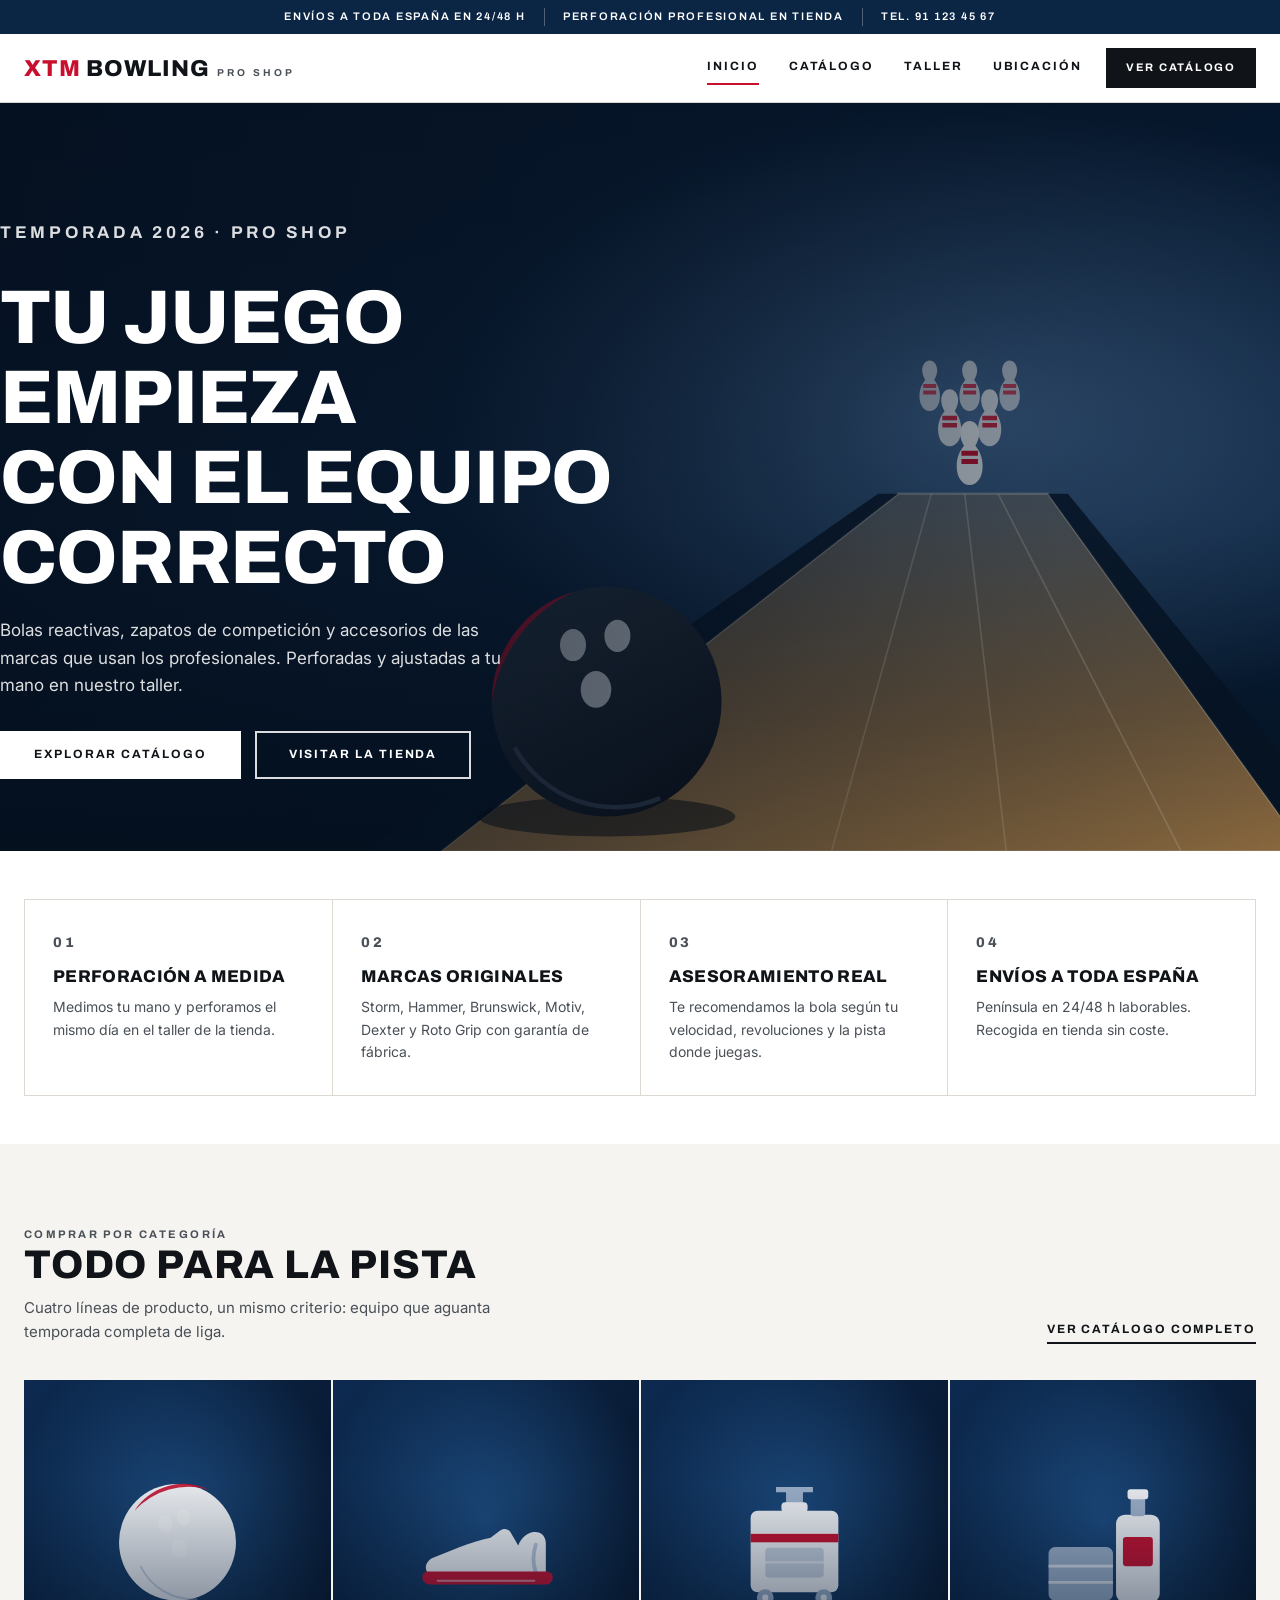
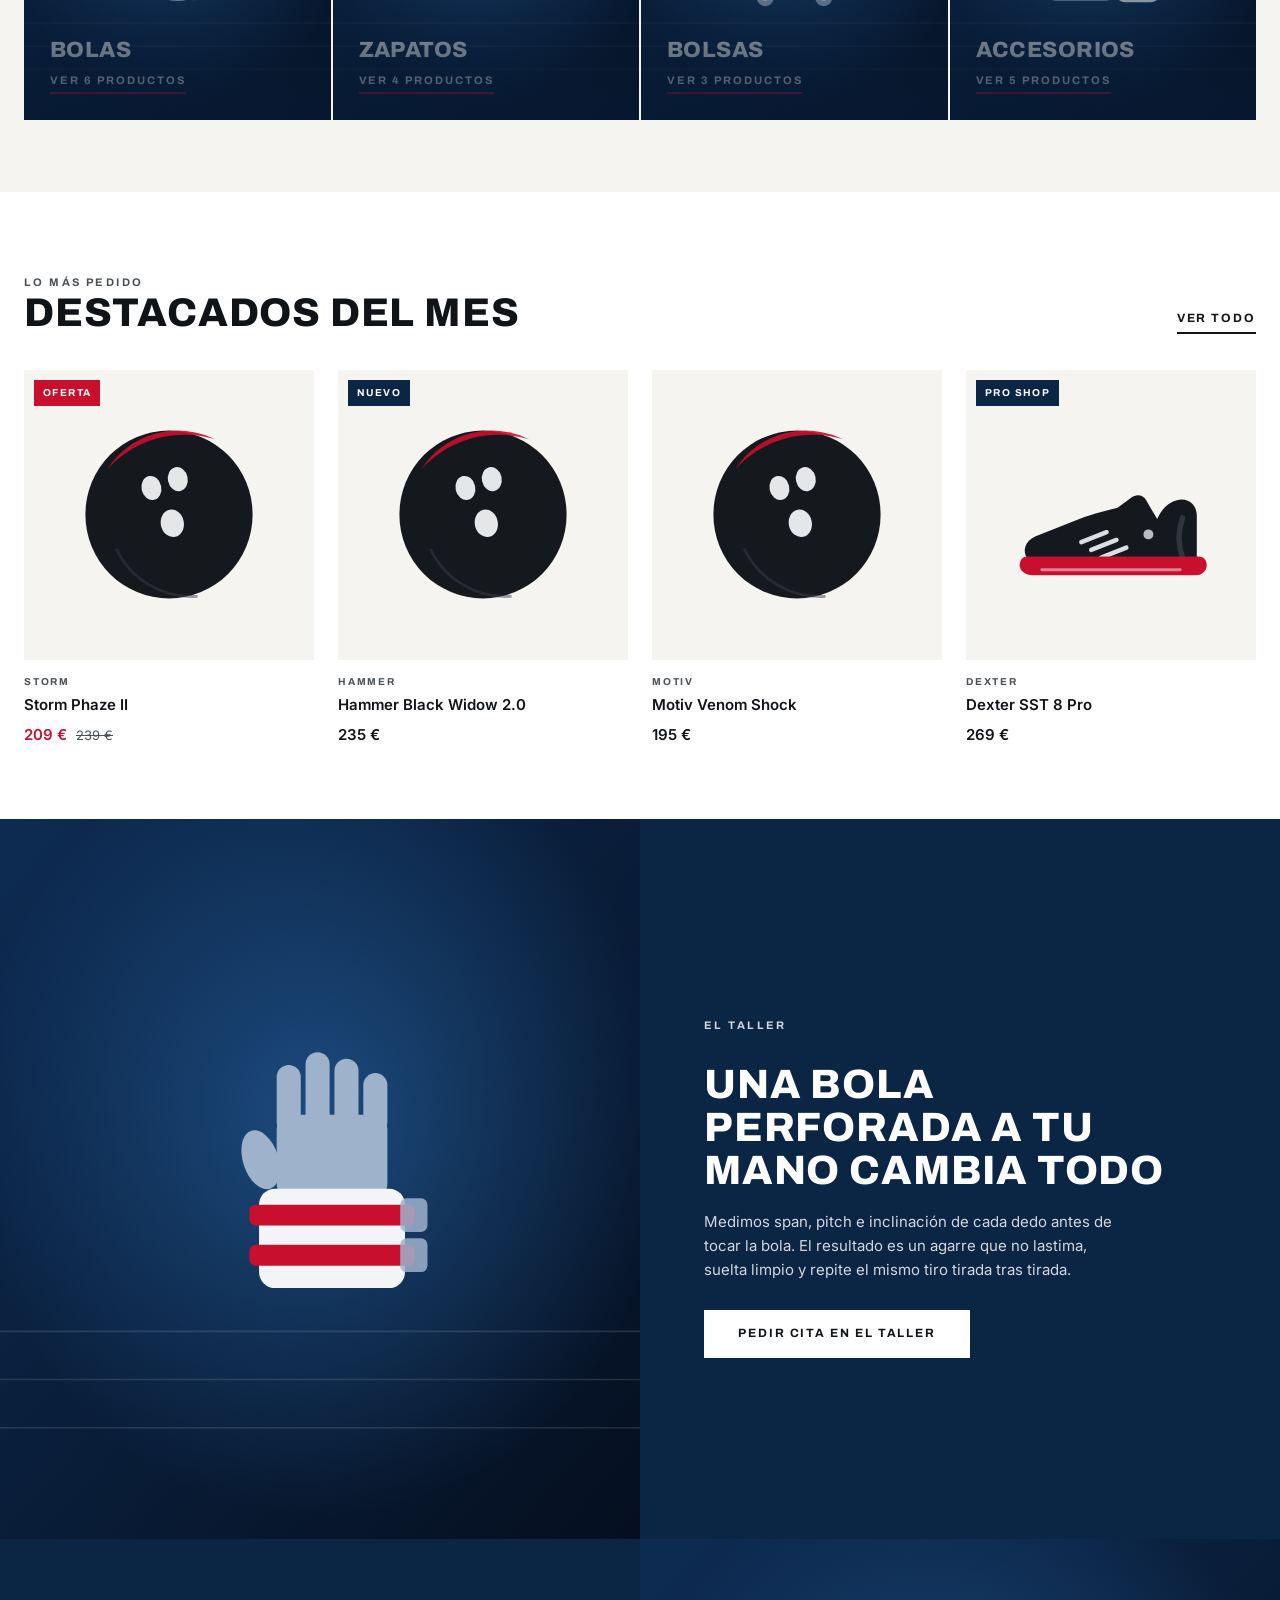
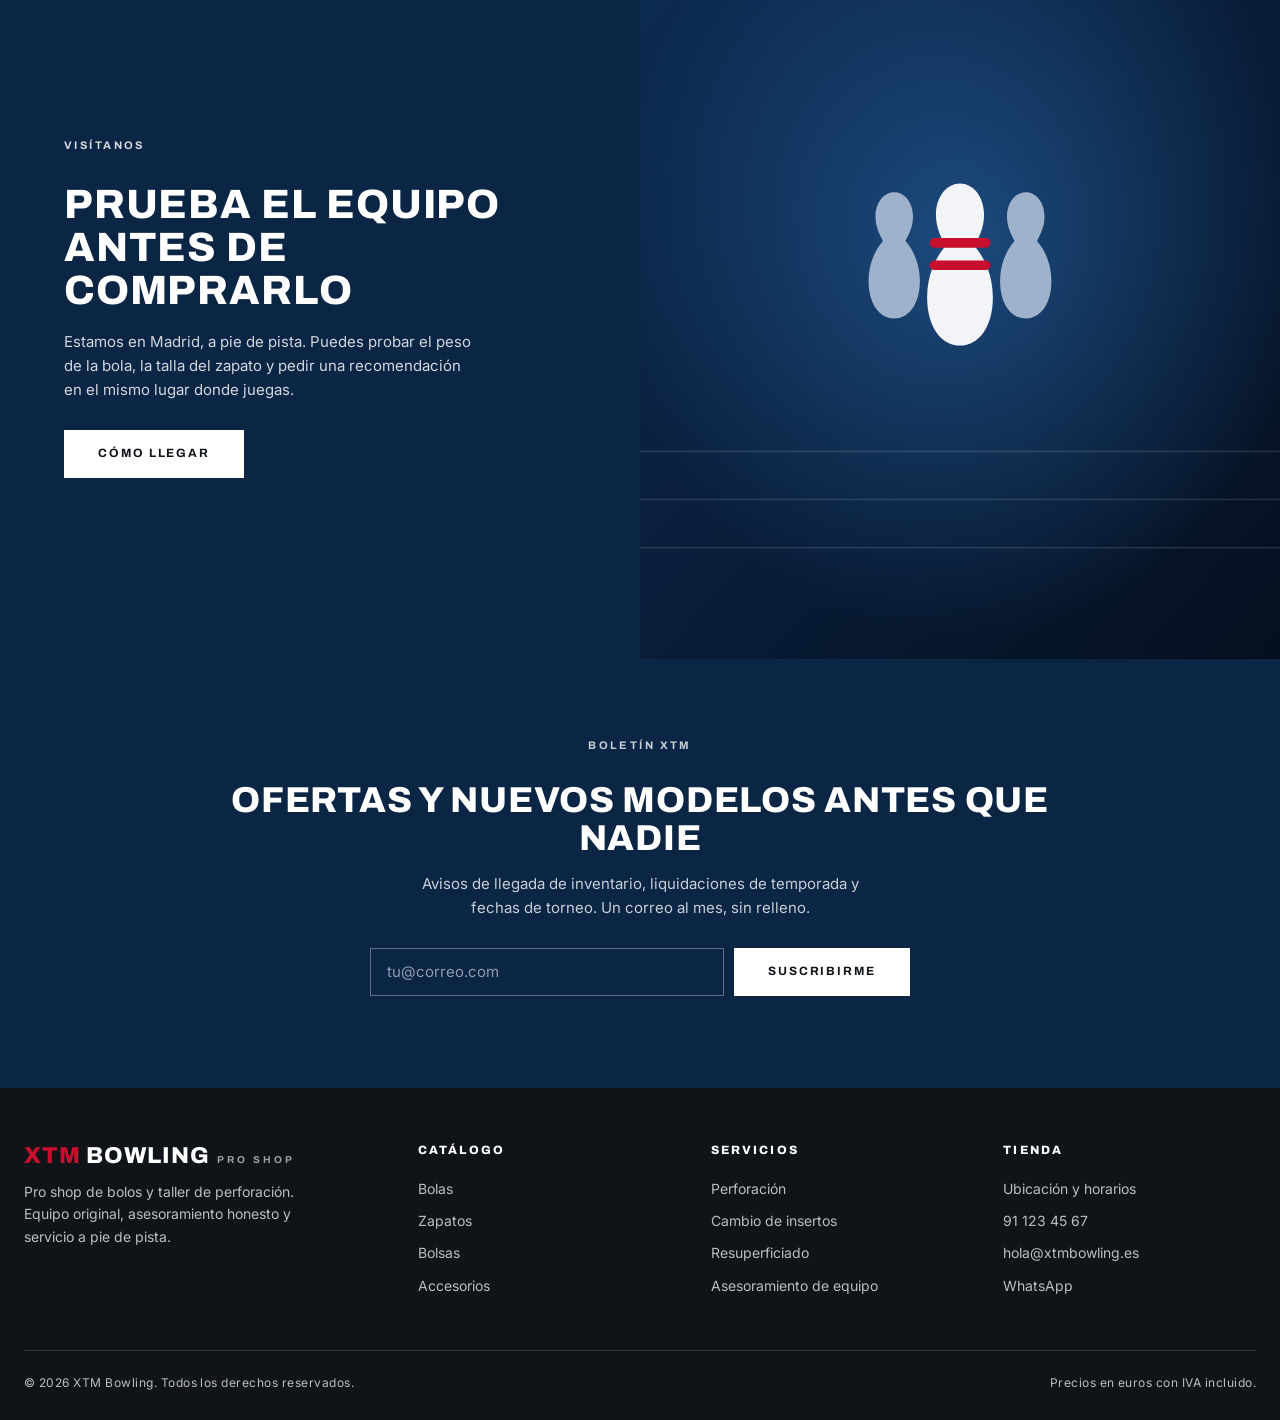
==== index.html @ 9b7916b9 "Sitio web de XTM Bowling: catálogo, taller y ubicación Sitio estático (HTML + CSS + JS, sin dependen" ====
<!doctype html>
<html lang="es-ES">
<head>
<meta charset="utf-8">
<meta name="viewport" content="width=device-width, initial-scale=1">
<title>XTM Bowling — Pro Shop de bolos</title>
<meta name="description" content="XTM Bowling: bolas, zapatos, bolsas y accesorios de bolos con perforación profesional en tienda. Catálogo completo y taller en Madrid.">
<meta name="theme-color" content="#0b2545">
<meta property="og:title" content="XTM Bowling — Pro Shop de bolos">
<meta property="og:description" content="Bolas, zapatos, bolsas y accesorios con perforación profesional en tienda. Madrid.">
<meta property="og:type" content="website">
<link rel="icon" href="assets/img/art-pins.svg" type="image/svg+xml">
<link rel="preconnect" href="https://fonts.googleapis.com">
<link rel="preconnect" href="https://fonts.gstatic.com" crossorigin>
<link href="https://fonts.googleapis.com/css2?family=Archivo:wght@500;600;700;800&family=Inter:wght@400;500;600&display=swap" rel="stylesheet">
<link rel="stylesheet" href="assets/css/styles.css">
</head>
<body>
<a class="skip-link" href="#main">Saltar al contenido</a>

<div class="topbar">
  <div class="wrap">
    <span>Envíos a toda España en 24/48 h</span>
    <span>Perforación profesional en tienda</span>
    <span>Tel. 91 123 45 67</span>
  </div>
</div>

<header class="site-header">
  <div class="wrap site-header__inner">
    <a class="logo" href="index.html">
      <span><span class="logo__mark">XTM</span> Bowling</span>
      <span class="logo__sub">Pro Shop</span>
    </a>
    <button class="nav-toggle" type="button" aria-expanded="false" aria-controls="nav" aria-label="Abrir menú">
      <span></span>
    </button>
    <nav class="nav" id="nav" aria-label="Navegación principal">
      <a href="index.html" aria-current="page">Inicio</a>
      <a href="catalogo.html">Catálogo</a>
      <a href="catalogo.html#servicios">Taller</a>
      <a href="ubicacion.html">Ubicación</a>
    </nav>
    <div class="header-actions">
      <a class="btn btn--sm" href="catalogo.html">Ver catálogo</a>
    </div>
  </div>
</header>

<main id="main">

  <!-- Hero -->
  <section class="hero">
    <div class="hero__media">
      <img src="assets/img/hero-lane.svg" alt="" aria-hidden="true">
      <div class="hero__scrim"></div>
    </div>
    <div class="wrap hero__inner">
      <div class="hero__content">
        <p class="eyebrow eyebrow--light">Temporada 2026 · Pro Shop</p>
        <h1>Tu juego empieza<br>con el equipo correcto</h1>
        <p>Bolas reactivas, zapatos de competición y accesorios de las marcas que usan los profesionales. Perforadas y ajustadas a tu mano en nuestro taller.</p>
        <div class="hero__actions">
          <a class="btn btn--light" href="catalogo.html">Explorar catálogo</a>
          <a class="btn btn--outline-light" href="ubicacion.html">Visitar la tienda</a>
        </div>
      </div>
    </div>
  </section>

  <!-- Promesas -->
  <section class="section section--tight">
    <div class="wrap">
      <div class="services">
        <article class="service">
          <p class="service__num">01</p>
          <h3>Perforación a medida</h3>
          <p>Medimos tu mano y perforamos el mismo día en el taller de la tienda.</p>
        </article>
        <article class="service">
          <p class="service__num">02</p>
          <h3>Marcas originales</h3>
          <p>Storm, Hammer, Brunswick, Motiv, Dexter y Roto Grip con garantía de fábrica.</p>
        </article>
        <article class="service">
          <p class="service__num">03</p>
          <h3>Asesoramiento real</h3>
          <p>Te recomendamos la bola según tu velocidad, revoluciones y la pista donde juegas.</p>
        </article>
        <article class="service">
          <p class="service__num">04</p>
          <h3>Envíos a toda España</h3>
          <p>Península en 24/48 h laborables. Recogida en tienda sin coste.</p>
        </article>
      </div>
    </div>
  </section>

  <!-- Categorías -->
  <section class="section section--bone">
    <div class="wrap">
      <div class="section-head">
        <div>
          <p class="eyebrow">Comprar por categoría</p>
          <h2>Todo para la pista</h2>
          <p>Cuatro líneas de producto, un mismo criterio: equipo que aguanta temporada completa de liga.</p>
        </div>
        <a class="text-link" href="catalogo.html">Ver catálogo completo</a>
      </div>
      <div class="cat-grid">
        <a class="cat-card" href="catalogo.html?categoria=Bolas">
          <img src="assets/img/cat-bolas.svg" alt="Bolas de bolos">
          <div class="cat-card__label">
            <h3>Bolas</h3>
            <span>Ver 6 productos</span>
          </div>
        </a>
        <a class="cat-card" href="catalogo.html?categoria=Zapatos">
          <img src="assets/img/cat-zapatos.svg" alt="Zapatos de bolos">
          <div class="cat-card__label">
            <h3>Zapatos</h3>
            <span>Ver 4 productos</span>
          </div>
        </a>
        <a class="cat-card" href="catalogo.html?categoria=Bolsas">
          <img src="assets/img/cat-bolsas.svg" alt="Bolsas y maletas de bolos">
          <div class="cat-card__label">
            <h3>Bolsas</h3>
            <span>Ver 3 productos</span>
          </div>
        </a>
        <a class="cat-card" href="catalogo.html?categoria=Accesorios">
          <img src="assets/img/cat-accesorios.svg" alt="Accesorios de bolos">
          <div class="cat-card__label">
            <h3>Accesorios</h3>
            <span>Ver 5 productos</span>
          </div>
        </a>
      </div>
    </div>
  </section>

  <!-- Destacados -->
  <section class="section">
    <div class="wrap">
      <div class="section-head">
        <div>
          <p class="eyebrow">Lo más pedido</p>
          <h2>Destacados del mes</h2>
        </div>
        <a class="text-link" href="catalogo.html">Ver todo</a>
      </div>
      <div class="product-grid" id="destacados" data-loading="Cargando productos…">
        <p class="empty-state">Cargando productos…</p>
      </div>
    </div>
  </section>

  <!-- Editorial: taller -->
  <section class="editorial">
    <div class="editorial__media">
      <img src="assets/img/editorial-taller.svg" alt="Taller de perforación de XTM Bowling">
    </div>
    <div class="editorial__body">
      <p class="eyebrow eyebrow--light">El taller</p>
      <h2>Una bola perforada a tu mano cambia todo</h2>
      <p>Medimos span, pitch e inclinación de cada dedo antes de tocar la bola. El resultado es un agarre que no lastima, suelta limpio y repite el mismo tiro tirada tras tirada.</p>
      <a class="btn btn--light" href="ubicacion.html">Pedir cita en el taller</a>
    </div>
  </section>

  <!-- Editorial: tienda -->
  <section class="editorial">
    <div class="editorial__body">
      <p class="eyebrow eyebrow--light">Visítanos</p>
      <h2>Prueba el equipo antes de comprarlo</h2>
      <p>Estamos en Madrid, a pie de pista. Puedes probar el peso de la bola, la talla del zapato y pedir una recomendación en el mismo lugar donde juegas.</p>
      <a class="btn btn--light" href="ubicacion.html">Cómo llegar</a>
    </div>
    <div class="editorial__media">
      <img src="assets/img/editorial-pista.svg" alt="Bolos de madera">
    </div>
  </section>

  <!-- Newsletter -->
  <section class="newsletter">
    <div class="wrap wrap--narrow">
      <p class="eyebrow eyebrow--light">Boletín XTM</p>
      <h2>Ofertas y nuevos modelos antes que nadie</h2>
      <p>Avisos de llegada de inventario, liquidaciones de temporada y fechas de torneo. Un correo al mes, sin relleno.</p>
      <form id="newsletter-form" novalidate>
        <label class="skip-link" for="newsletter-email">Correo electrónico</label>
        <input type="email" id="newsletter-email" name="email" placeholder="tu@correo.com" required autocomplete="email">
        <button class="btn btn--light" type="submit">Suscribirme</button>
      </form>
      <p class="newsletter__note" id="newsletter-note" role="status"></p>
    </div>
  </section>

</main>

<footer class="site-footer">
  <div class="wrap">
    <div class="footer-grid">
      <div class="footer-about">
        <a class="logo" href="index.html">
          <span><span class="logo__mark">XTM</span> Bowling</span>
          <span class="logo__sub">Pro Shop</span>
        </a>
        <p>Pro shop de bolos y taller de perforación. Equipo original, asesoramiento honesto y servicio a pie de pista.</p>
      </div>
      <div>
        <h3>Catálogo</h3>
        <ul>
          <li><a href="catalogo.html?categoria=Bolas">Bolas</a></li>
          <li><a href="catalogo.html?categoria=Zapatos">Zapatos</a></li>
          <li><a href="catalogo.html?categoria=Bolsas">Bolsas</a></li>
          <li><a href="catalogo.html?categoria=Accesorios">Accesorios</a></li>
        </ul>
      </div>
      <div>
        <h3>Servicios</h3>
        <ul>
          <li><a href="catalogo.html#servicios">Perforación</a></li>
          <li><a href="catalogo.html#servicios">Cambio de insertos</a></li>
          <li><a href="catalogo.html#servicios">Resuperficiado</a></li>
          <li><a href="catalogo.html#servicios">Asesoramiento de equipo</a></li>
        </ul>
      </div>
      <div>
        <h3>Tienda</h3>
        <ul>
          <li><a href="ubicacion.html">Ubicación y horarios</a></li>
          <li><a href="tel:+34911234567">91 123 45 67</a></li>
          <li><a href="mailto:hola@xtmbowling.es">hola@xtmbowling.es</a></li>
          <li><a href="https://wa.me/34600123456" rel="noopener">WhatsApp</a></li>
        </ul>
      </div>
    </div>
    <div class="footer-bottom">
      <span>© <span data-year>2026</span> XTM Bowling. Todos los derechos reservados.</span>
      <span>Precios en euros con IVA incluido.</span>
    </div>
  </div>
</footer>

<script src="assets/js/main.js"></script>
<script src="assets/js/home.js"></script>
</body>
</html>
---- assets/css/styles.css ----
/* ==========================================================================
   XTM Bowling — hoja de estilos principal
   Estructura:
     1. Tokens y reset
     2. Tipografía y utilidades
     3. Botones
     4. Barra superior, header y navegación
     5. Hero
     6. Secciones de inicio (categorías, destacados, editorial, servicios)
     7. Catálogo (filtros, grid de productos, modal)
     8. Ubicación (mapa, horarios, contacto)
     9. Newsletter y footer
    10. Responsive
   ========================================================================== */

/* 1. Tokens y reset ------------------------------------------------------- */

:root {
  --ink: #101418;
  --ink-soft: #4a5057;
  --navy: #0b2545;
  --navy-deep: #071a33;
  --red: #c8102e;
  --red-dark: #a00d25;
  --bone: #f5f4f1;
  --grey: #ebe9e4;
  --line: #ddd9d2;
  --white: #ffffff;

  --display: "Archivo", "Helvetica Neue", Helvetica, Arial, sans-serif;
  --body: "Inter", -apple-system, BlinkMacSystemFont, "Segoe UI", Roboto, Arial, sans-serif;

  --gutter: 24px;
  --maxw: 1360px;
  --header-h: 68px;
  --topbar-h: 34px;
}

*,
*::before,
*::after {
  box-sizing: border-box;
}

html {
  -webkit-text-size-adjust: 100%;
  scroll-behavior: smooth;
}

body {
  margin: 0;
  background: var(--white);
  color: var(--ink);
  font-family: var(--body);
  font-size: 15px;
  line-height: 1.6;
  -webkit-font-smoothing: antialiased;
}

img,
svg {
  max-width: 100%;
  display: block;
}

a {
  color: inherit;
  text-decoration: none;
}

button {
  font: inherit;
  color: inherit;
  cursor: pointer;
}

[hidden] {
  display: none !important;
}

.skip-link {
  position: absolute;
  left: -9999px;
  top: 0;
  background: var(--navy);
  color: #fff;
  padding: 12px 18px;
  z-index: 200;
}

.skip-link:focus {
  left: 8px;
  top: 8px;
}

:focus-visible {
  outline: 2px solid var(--red);
  outline-offset: 2px;
}

/* 2. Tipografía y utilidades ---------------------------------------------- */

.wrap {
  width: 100%;
  max-width: var(--maxw);
  margin: 0 auto;
  padding-inline: var(--gutter);
}

.wrap--narrow {
  max-width: 880px;
}

h1,
h2,
h3,
h4 {
  font-family: var(--display);
  font-weight: 800;
  text-transform: uppercase;
  letter-spacing: 0.02em;
  line-height: 1.05;
  margin: 0;
}

.eyebrow {
  font-family: var(--display);
  font-size: 11px;
  font-weight: 700;
  letter-spacing: 0.22em;
  text-transform: uppercase;
  color: var(--red);
  margin: 0 0 14px;
}

.eyebrow--light {
  color: rgba(255, 255, 255, 0.75);
}

.section {
  padding: 72px 0;
}

.section--bone {
  background: var(--bone);
}

.section--tight {
  padding: 48px 0;
}

.section-head {
  display: flex;
  align-items: flex-end;
  justify-content: space-between;
  gap: 24px;
  margin-bottom: 36px;
}

.section-head h2 {
  font-size: clamp(26px, 3.4vw, 40px);
}

.section-head p {
  margin: 10px 0 0;
  max-width: 54ch;
  color: var(--ink-soft);
}

.text-link {
  font-family: var(--display);
  font-size: 12px;
  font-weight: 700;
  letter-spacing: 0.16em;
  text-transform: uppercase;
  border-bottom: 2px solid var(--ink);
  padding-bottom: 3px;
  white-space: nowrap;
  transition: color 0.2s, border-color 0.2s;
}

.text-link:hover {
  color: var(--red);
  border-color: var(--red);
}

/* 3. Botones -------------------------------------------------------------- */

.btn {
  display: inline-flex;
  align-items: center;
  justify-content: center;
  gap: 10px;
  min-height: 48px;
  padding: 0 32px;
  border: 2px solid var(--ink);
  background: var(--ink);
  color: #fff;
  font-family: var(--display);
  font-size: 12px;
  font-weight: 700;
  letter-spacing: 0.16em;
  text-transform: uppercase;
  transition: background 0.2s, border-color 0.2s, color 0.2s;
}

.btn:hover {
  background: var(--red);
  border-color: var(--red);
}

.btn--ghost {
  background: transparent;
  color: var(--ink);
}

.btn--ghost:hover {
  background: var(--ink);
  border-color: var(--ink);
  color: #fff;
}

.btn--light {
  background: #fff;
  border-color: #fff;
  color: var(--ink);
}

.btn--light:hover {
  background: var(--red);
  border-color: var(--red);
  color: #fff;
}

.btn--outline-light {
  background: transparent;
  border-color: rgba(255, 255, 255, 0.85);
  color: #fff;
}

.btn--outline-light:hover {
  background: #fff;
  border-color: #fff;
  color: var(--ink);
}

.btn--block {
  width: 100%;
}

.btn--sm {
  min-height: 40px;
  padding: 0 20px;
  font-size: 11px;
}

/* 4. Barra superior, header y navegación ---------------------------------- */

.topbar {
  background: var(--navy);
  color: #fff;
  min-height: var(--topbar-h);
  display: flex;
  align-items: center;
  font-family: var(--display);
  font-size: 11px;
  font-weight: 600;
  letter-spacing: 0.16em;
  text-transform: uppercase;
}

.topbar .wrap {
  display: flex;
  align-items: center;
  justify-content: center;
  gap: 18px;
  text-align: center;
}

.topbar span + span {
  border-left: 1px solid rgba(255, 255, 255, 0.28);
  padding-left: 18px;
}

.site-header {
  position: sticky;
  top: 0;
  z-index: 80;
  background: #fff;
  border-bottom: 1px solid var(--line);
}

.site-header__inner {
  display: flex;
  align-items: center;
  gap: 24px;
  min-height: var(--header-h);
}

.logo {
  display: inline-flex;
  align-items: baseline;
  gap: 7px;
  font-family: var(--display);
  font-weight: 800;
  font-size: 23px;
  letter-spacing: 0.04em;
  text-transform: uppercase;
  line-height: 1;
}

.logo__mark {
  color: var(--red);
}

.logo__sub {
  font-size: 10px;
  font-weight: 700;
  letter-spacing: 0.3em;
  color: var(--ink-soft);
}

.nav {
  display: flex;
  align-items: center;
  gap: 30px;
  margin-left: auto;
}

.nav a {
  font-family: var(--display);
  font-size: 12px;
  font-weight: 700;
  letter-spacing: 0.16em;
  text-transform: uppercase;
  padding: 6px 0;
  border-bottom: 2px solid transparent;
  transition: color 0.2s, border-color 0.2s;
}

.nav a:hover {
  color: var(--red);
}

.nav a[aria-current="page"] {
  border-color: var(--red);
}

.header-actions {
  display: flex;
  align-items: center;
  gap: 10px;
}

.header-actions .btn--sm {
  padding: 0 18px;
}

.nav-toggle {
  display: none;
  width: 44px;
  height: 44px;
  margin-left: auto;
  border: 1px solid var(--line);
  background: #fff;
  align-items: center;
  justify-content: center;
}

.nav-toggle span {
  display: block;
  width: 20px;
  height: 2px;
  background: var(--ink);
  position: relative;
}

.nav-toggle span::before,
.nav-toggle span::after {
  content: "";
  position: absolute;
  left: 0;
  width: 20px;
  height: 2px;
  background: var(--ink);
}

.nav-toggle span::before {
  top: -6px;
}

.nav-toggle span::after {
  top: 6px;
}

/* 5. Hero ----------------------------------------------------------------- */

.hero {
  position: relative;
  background: var(--navy-deep);
  color: #fff;
  overflow: hidden;
  min-height: 560px;
  display: flex;
  align-items: flex-end;
}

.hero__media {
  position: absolute;
  inset: 0;
}

.hero__media img {
  width: 100%;
  height: 100%;
  object-fit: cover;
}

.hero__scrim {
  position: absolute;
  inset: 0;
  background: linear-gradient(
    100deg,
    rgba(5, 16, 31, 0.88) 0%,
    rgba(5, 16, 31, 0.55) 48%,
    rgba(5, 16, 31, 0.15) 100%
  );
}

.hero__inner {
  position: relative;
  padding: 96px 0 72px;
}

.hero__content {
  max-width: 620px;
}

.hero h1 {
  font-size: clamp(38px, 6.6vw, 76px);
  letter-spacing: -0.01em;
}

.hero p {
  margin: 20px 0 32px;
  font-size: 17px;
  max-width: 48ch;
  color: rgba(255, 255, 255, 0.86);
}

.hero__actions {
  display: flex;
  flex-wrap: wrap;
  gap: 14px;
}

.page-hero {
  background: var(--navy);
  color: #fff;
  padding: 64px 0 56px;
}

.page-hero h1 {
  font-size: clamp(32px, 5vw, 56px);
}

.page-hero p {
  margin: 16px 0 0;
  max-width: 58ch;
  color: rgba(255, 255, 255, 0.82);
}

/* 6. Secciones de inicio -------------------------------------------------- */

.cat-grid {
  display: grid;
  grid-template-columns: repeat(auto-fit, minmax(260px, 1fr));
  gap: 2px;
}

.cat-card {
  position: relative;
  display: flex;
  align-items: flex-end;
  min-height: 340px;
  padding: 26px;
  background: var(--grey);
  overflow: hidden;
}

.cat-card img {
  position: absolute;
  inset: 0;
  width: 100%;
  height: 100%;
  object-fit: cover;
  transition: transform 0.6s ease;
}

.cat-card::after {
  content: "";
  position: absolute;
  inset: 0;
  background: linear-gradient(to top, rgba(7, 26, 51, 0.82), rgba(7, 26, 51, 0.05) 70%);
}

.cat-card:hover img {
  transform: scale(1.05);
}

.cat-card__label {
  position: relative;
  color: #fff;
}

.cat-card__label h3 {
  font-size: 22px;
}

.cat-card__label span {
  display: inline-block;
  margin-top: 10px;
  font-family: var(--display);
  font-size: 11px;
  font-weight: 700;
  letter-spacing: 0.18em;
  text-transform: uppercase;
  border-bottom: 2px solid var(--red);
  padding-bottom: 2px;
}

.editorial {
  display: grid;
  grid-template-columns: 1fr 1fr;
  align-items: stretch;
  background: var(--navy);
  color: #fff;
}

.editorial__media {
  min-height: 420px;
  background: var(--navy-deep);
}

.editorial__media img {
  width: 100%;
  height: 100%;
  object-fit: cover;
}

.editorial__body {
  padding: clamp(32px, 5vw, 72px);
  display: flex;
  flex-direction: column;
  justify-content: center;
}

.editorial__body h2 {
  font-size: clamp(26px, 3.2vw, 42px);
}

.editorial__body p {
  color: rgba(255, 255, 255, 0.82);
  margin: 18px 0 28px;
  max-width: 46ch;
}

.editorial__body .btn {
  align-self: flex-start;
}

.services {
  display: grid;
  grid-template-columns: repeat(auto-fit, minmax(240px, 1fr));
  gap: 1px;
  background: var(--line);
  border: 1px solid var(--line);
}

.service {
  background: #fff;
  padding: 32px 28px;
}

.service__num {
  font-family: var(--display);
  font-size: 12px;
  font-weight: 800;
  letter-spacing: 0.2em;
  color: var(--red);
}

.service h3 {
  font-size: 17px;
  margin: 14px 0 10px;
}

.service p {
  margin: 0;
  color: var(--ink-soft);
  font-size: 14px;
}

/* 7. Catálogo ------------------------------------------------------------- */

.catalog {
  display: grid;
  grid-template-columns: 250px 1fr;
  gap: 48px;
  align-items: start;
  padding: 48px 0 80px;
}

.filters {
  position: sticky;
  top: calc(var(--header-h) + 16px);
}

.filters__head {
  display: flex;
  align-items: center;
  justify-content: space-between;
  padding-bottom: 14px;
  border-bottom: 2px solid var(--ink);
  margin-bottom: 8px;
}

.filters__head h2 {
  font-size: 14px;
  letter-spacing: 0.18em;
}

.filters__reset {
  border: 0;
  background: none;
  padding: 0;
  font-size: 12px;
  color: var(--ink-soft);
  text-decoration: underline;
}

.filter-group {
  border-bottom: 1px solid var(--line);
  padding: 20px 0;
}

.filter-group h3 {
  font-size: 12px;
  letter-spacing: 0.18em;
  margin-bottom: 14px;
}

.check {
  display: flex;
  align-items: center;
  gap: 10px;
  padding: 5px 0;
  font-size: 14px;
  cursor: pointer;
}

.check input {
  width: 16px;
  height: 16px;
  accent-color: var(--red);
  margin: 0;
  flex: 0 0 auto;
}

.check__count {
  margin-left: auto;
  color: var(--ink-soft);
  font-size: 12px;
}

.range-row {
  display: flex;
  align-items: center;
  gap: 10px;
  font-size: 13px;
}

.range-row input {
  flex: 1;
}

.field {
  width: 100%;
  min-height: 44px;
  padding: 0 12px;
  border: 1px solid var(--line);
  background: #fff;
  font-family: var(--body);
  font-size: 14px;
  border-radius: 0;
}

.field:focus {
  border-color: var(--ink);
  outline: none;
}

.catalog__toolbar {
  display: flex;
  flex-wrap: wrap;
  align-items: center;
  gap: 14px;
  padding-bottom: 20px;
  border-bottom: 1px solid var(--line);
  margin-bottom: 28px;
}

.catalog__count {
  font-family: var(--display);
  font-size: 12px;
  font-weight: 700;
  letter-spacing: 0.16em;
  text-transform: uppercase;
}

.catalog__search {
  flex: 1 1 240px;
  max-width: 340px;
}

.catalog__sort {
  margin-left: auto;
  display: flex;
  align-items: center;
  gap: 10px;
  font-size: 13px;
}

.catalog__sort select {
  min-width: 190px;
}

.filters-toggle {
  display: none;
}

.product-grid {
  display: grid;
  grid-template-columns: repeat(auto-fill, minmax(230px, 1fr));
  gap: 32px 24px;
}

.card {
  display: flex;
  flex-direction: column;
  text-align: left;
  background: none;
  border: 0;
  padding: 0;
  width: 100%;
}

.card__media {
  position: relative;
  aspect-ratio: 1 / 1;
  background: var(--bone);
  overflow: hidden;
  margin-bottom: 14px;
}

.card__media img {
  width: 100%;
  height: 100%;
  object-fit: contain;
  padding: 12%;
  transition: transform 0.5s ease;
}

.card:hover .card__media img {
  transform: scale(1.06);
}

.card__badge {
  position: absolute;
  top: 10px;
  left: 10px;
  background: var(--red);
  color: #fff;
  font-family: var(--display);
  font-size: 10px;
  font-weight: 700;
  letter-spacing: 0.14em;
  text-transform: uppercase;
  padding: 5px 9px;
}

.card__badge--dark {
  background: var(--navy);
}

.card__quick {
  position: absolute;
  inset: auto 0 0 0;
  background: var(--ink);
  color: #fff;
  font-family: var(--display);
  font-size: 11px;
  font-weight: 700;
  letter-spacing: 0.16em;
  text-transform: uppercase;
  padding: 12px;
  text-align: center;
  transform: translateY(100%);
  transition: transform 0.25s ease;
}

.card:hover .card__quick,
.card:focus-visible .card__quick {
  transform: translateY(0);
}

.card__brand {
  font-family: var(--display);
  font-size: 10px;
  font-weight: 700;
  letter-spacing: 0.18em;
  text-transform: uppercase;
  color: var(--ink-soft);
}

.card__name {
  font-size: 15px;
  font-weight: 600;
  margin: 5px 0 8px;
  line-height: 1.35;
}

.card__price {
  display: flex;
  align-items: baseline;
  gap: 9px;
  font-size: 15px;
  font-weight: 600;
}

.card__price del {
  color: var(--ink-soft);
  font-weight: 400;
  font-size: 13px;
}

.card__price .is-sale {
  color: var(--red);
}

.empty-state {
  padding: 64px 0;
  text-align: center;
  color: var(--ink-soft);
}

.empty-state h3 {
  font-size: 20px;
  color: var(--ink);
  margin-bottom: 10px;
}

/* Modal de producto */
.modal {
  position: fixed;
  inset: 0;
  z-index: 120;
  display: flex;
  align-items: center;
  justify-content: center;
  padding: var(--gutter);
}

.modal__backdrop {
  position: absolute;
  inset: 0;
  background: rgba(7, 26, 51, 0.6);
  border: 0;
  width: 100%;
}

.modal__panel {
  position: relative;
  background: #fff;
  width: min(900px, 100%);
  max-height: min(88vh, 720px);
  overflow-y: auto;
  display: grid;
  grid-template-columns: 1fr 1fr;
}

.modal__close {
  position: absolute;
  top: 10px;
  right: 10px;
  width: 40px;
  height: 40px;
  border: 0;
  background: #fff;
  font-size: 20px;
  line-height: 1;
  z-index: 2;
}

.modal__media {
  background: var(--bone);
  display: flex;
  align-items: center;
  justify-content: center;
  padding: 32px;
}

.modal__body {
  padding: 36px 32px;
}

.modal__body h2 {
  font-size: 26px;
  margin: 6px 0 12px;
}

.modal__price {
  display: flex;
  align-items: baseline;
  gap: 10px;
  font-size: 22px;
  font-weight: 600;
  margin-bottom: 18px;
}

.modal__price del {
  font-size: 15px;
  font-weight: 400;
  color: var(--ink-soft);
}

.modal__desc {
  color: var(--ink-soft);
  margin: 0 0 22px;
}

.spec-table {
  width: 100%;
  border-collapse: collapse;
  margin-bottom: 26px;
  font-size: 14px;
}

.spec-table th,
.spec-table td {
  text-align: left;
  padding: 9px 0;
  border-bottom: 1px solid var(--line);
  vertical-align: top;
}

.spec-table th {
  font-family: var(--display);
  font-size: 11px;
  font-weight: 700;
  letter-spacing: 0.14em;
  text-transform: uppercase;
  color: var(--ink-soft);
  width: 44%;
}

.stock {
  font-size: 13px;
  font-weight: 600;
  margin-bottom: 18px;
}

.stock--in {
  color: #1c7a3e;
}

.stock--low {
  color: #b86a00;
}

.stock--out {
  color: var(--red);
}

/* 8. Ubicación ------------------------------------------------------------ */

.store {
  display: grid;
  grid-template-columns: 1.1fr 1fr;
  gap: 56px;
  align-items: start;
}

.map-frame {
  border: 1px solid var(--line);
  background: var(--bone);
  aspect-ratio: 4 / 3;
}

.map-frame iframe {
  width: 100%;
  height: 100%;
  border: 0;
  display: block;
}

.info-block + .info-block {
  margin-top: 32px;
  padding-top: 32px;
  border-top: 1px solid var(--line);
}

.info-block h2 {
  font-size: 15px;
  letter-spacing: 0.18em;
  margin-bottom: 16px;
}

.info-block address {
  font-style: normal;
  font-size: 16px;
  line-height: 1.7;
}

.hours {
  width: 100%;
  border-collapse: collapse;
  font-size: 15px;
}

.hours th,
.hours td {
  padding: 9px 0;
  border-bottom: 1px solid var(--line);
  text-align: left;
  font-weight: 400;
}

.hours td {
  text-align: right;
  font-variant-numeric: tabular-nums;
}

.hours tr.is-today th,
.hours tr.is-today td {
  font-weight: 700;
  color: var(--red);
}

.contact-list {
  list-style: none;
  margin: 0;
  padding: 0;
  font-size: 15px;
}

.contact-list li {
  padding: 7px 0;
}

.contact-list a:hover {
  color: var(--red);
}

.store-actions {
  display: flex;
  flex-wrap: wrap;
  gap: 12px;
  margin-top: 26px;
}

/* 9. Newsletter y footer -------------------------------------------------- */

.newsletter {
  background: var(--navy);
  color: #fff;
  padding: 64px 0;
  text-align: center;
}

.newsletter h2 {
  font-size: clamp(24px, 3vw, 36px);
}

.newsletter p {
  color: rgba(255, 255, 255, 0.78);
  max-width: 50ch;
  margin: 14px auto 28px;
}

.newsletter form {
  display: flex;
  flex-wrap: wrap;
  gap: 10px;
  justify-content: center;
  max-width: 540px;
  margin: 0 auto;
}

.newsletter input {
  flex: 1 1 260px;
  min-height: 48px;
  padding: 0 16px;
  border: 1px solid rgba(255, 255, 255, 0.35);
  background: transparent;
  color: #fff;
  font-family: var(--body);
  font-size: 15px;
  border-radius: 0;
}

.newsletter input::placeholder {
  color: rgba(255, 255, 255, 0.55);
}

.newsletter__note {
  margin: 16px 0 0;
  font-size: 13px;
}

.site-footer {
  background: var(--ink);
  color: rgba(255, 255, 255, 0.72);
  padding: 56px 0 28px;
  font-size: 14px;
}

.footer-grid {
  display: grid;
  grid-template-columns: 1.4fr repeat(3, 1fr);
  gap: 40px;
}

.site-footer h3 {
  color: #fff;
  font-size: 12px;
  letter-spacing: 0.18em;
  margin-bottom: 16px;
}

.site-footer ul {
  list-style: none;
  margin: 0;
  padding: 0;
}

.site-footer li {
  padding: 5px 0;
}

.site-footer a:hover {
  color: #fff;
}

.site-footer .logo {
  color: #fff;
  margin-bottom: 14px;
}

.site-footer .logo__sub {
  color: rgba(255, 255, 255, 0.6);
}

.footer-about p {
  margin: 0;
  max-width: 34ch;
}

.footer-bottom {
  display: flex;
  flex-wrap: wrap;
  gap: 12px 24px;
  justify-content: space-between;
  align-items: center;
  margin-top: 48px;
  padding-top: 22px;
  border-top: 1px solid rgba(255, 255, 255, 0.14);
  font-size: 12px;
  letter-spacing: 0.04em;
}

/* 10. Responsive ---------------------------------------------------------- */

@media (max-width: 1040px) {
  .catalog {
    grid-template-columns: 1fr;
    gap: 24px;
  }

  .filters {
    position: static;
    border: 1px solid var(--line);
    padding: 20px;
  }

  .filters-toggle {
    display: inline-flex;
  }

  .filters.is-collapsed {
    display: none;
  }

  .footer-grid {
    grid-template-columns: 1fr 1fr;
  }
}

@media (max-width: 860px) {
  :root {
    --gutter: 18px;
  }

  .nav-toggle {
    display: inline-flex;
  }

  .nav {
    display: none;
    position: absolute;
    top: 100%;
    left: 0;
    right: 0;
    flex-direction: column;
    align-items: stretch;
    gap: 0;
    background: #fff;
    border-bottom: 1px solid var(--line);
    padding: 8px var(--gutter) 20px;
    margin: 0;
  }

  .nav.is-open {
    display: flex;
  }

  .nav a {
    padding: 14px 0;
    border-bottom: 1px solid var(--line);
  }

  .nav a[aria-current="page"] {
    color: var(--red);
    border-color: var(--line);
  }

  .site-header__inner {
    position: relative;
  }

  .header-actions {
    display: none;
  }

  .editorial,
  .store,
  .modal__panel {
    grid-template-columns: 1fr;
  }

  .editorial__media {
    min-height: 280px;
  }

  .modal__media {
    padding: 24px;
  }

  .section {
    padding: 52px 0;
  }

  .hero {
    min-height: 460px;
  }

  .hero__inner {
    padding: 72px 0 52px;
  }

  .topbar .wrap {
    gap: 12px;
    font-size: 10px;
  }

  .topbar span:nth-child(3) {
    display: none;
  }
}

@media (max-width: 560px) {
  .product-grid {
    grid-template-columns: repeat(2, 1fr);
    gap: 24px 14px;
  }

  .card__quick {
    transform: translateY(0);
    font-size: 10px;
    padding: 9px;
  }

  .section-head {
    flex-direction: column;
    align-items: flex-start;
  }

  .footer-grid {
    grid-template-columns: 1fr;
    gap: 28px;
  }

  .hero__actions .btn {
    width: 100%;
  }
}

@media (prefers-reduced-motion: reduce) {
  * {
    transition: none !important;
    animation: none !important;
  }

  html {
    scroll-behavior: auto;
  }
}
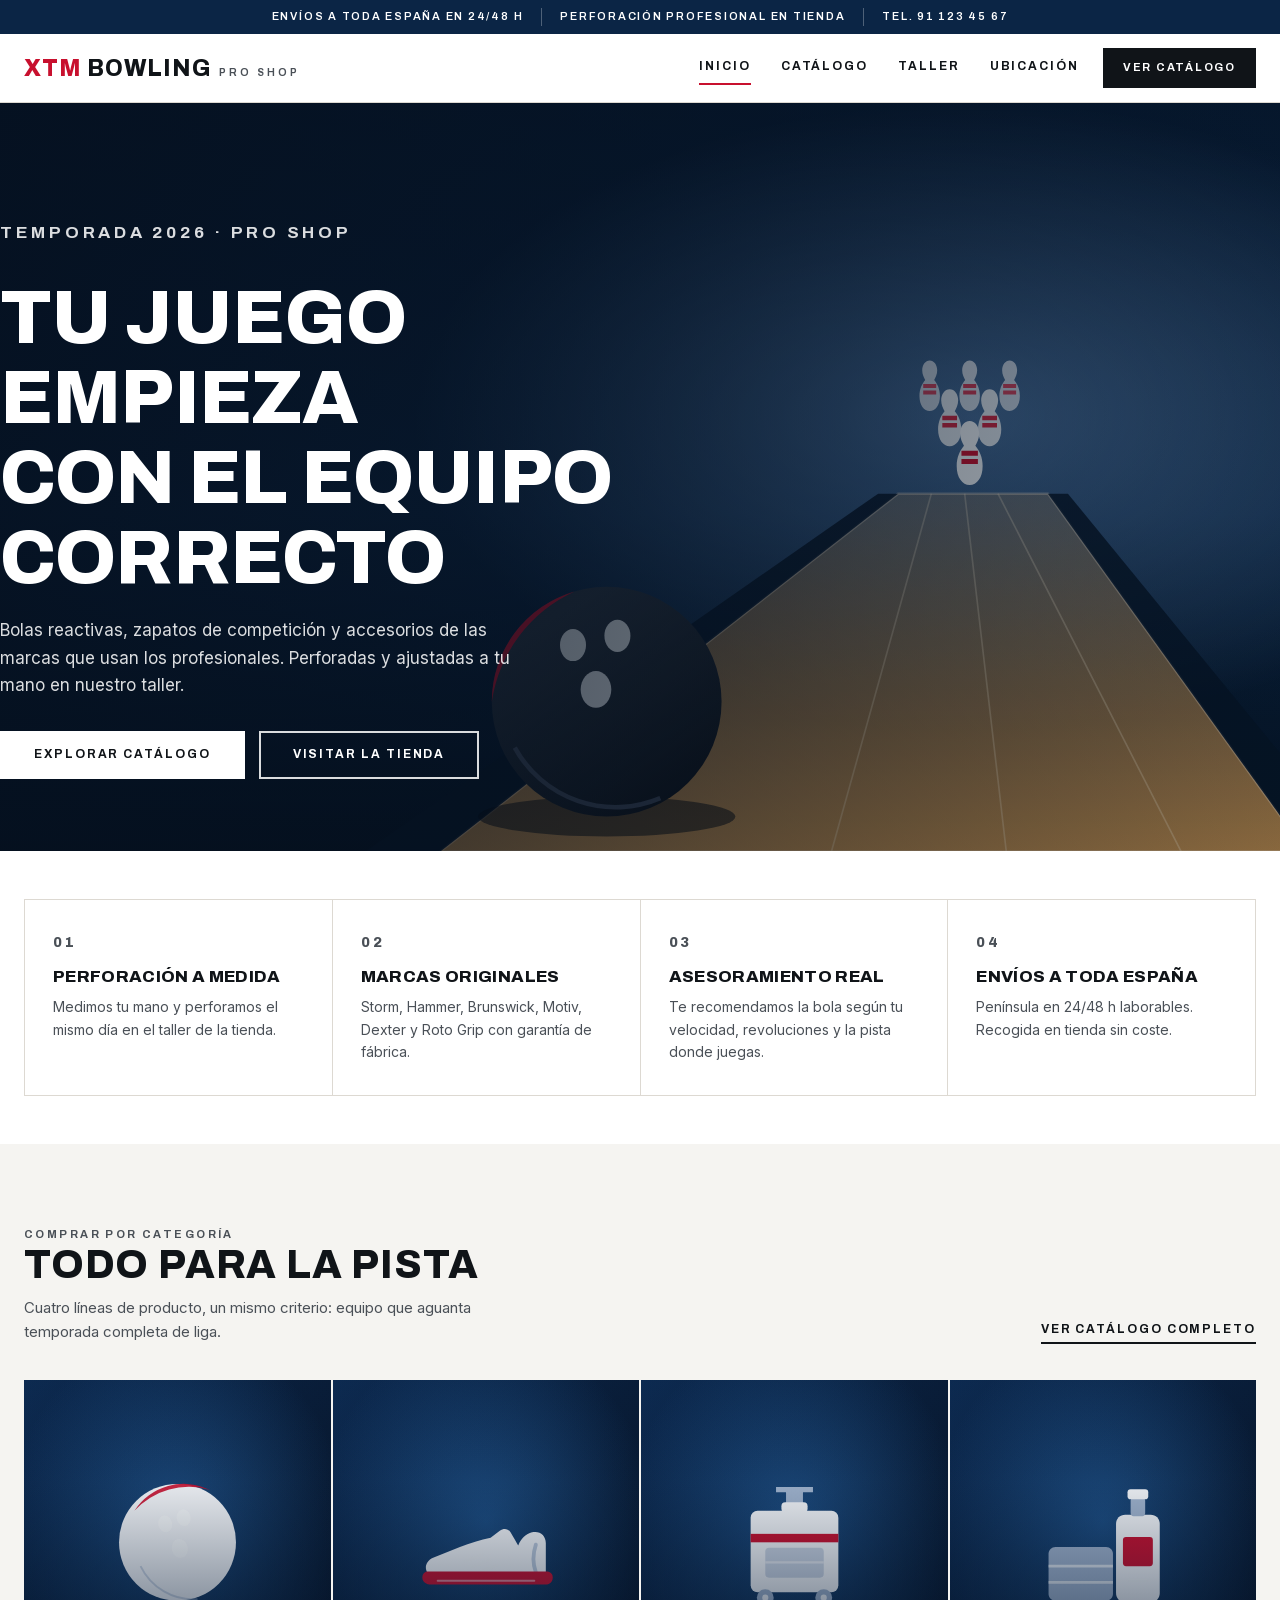
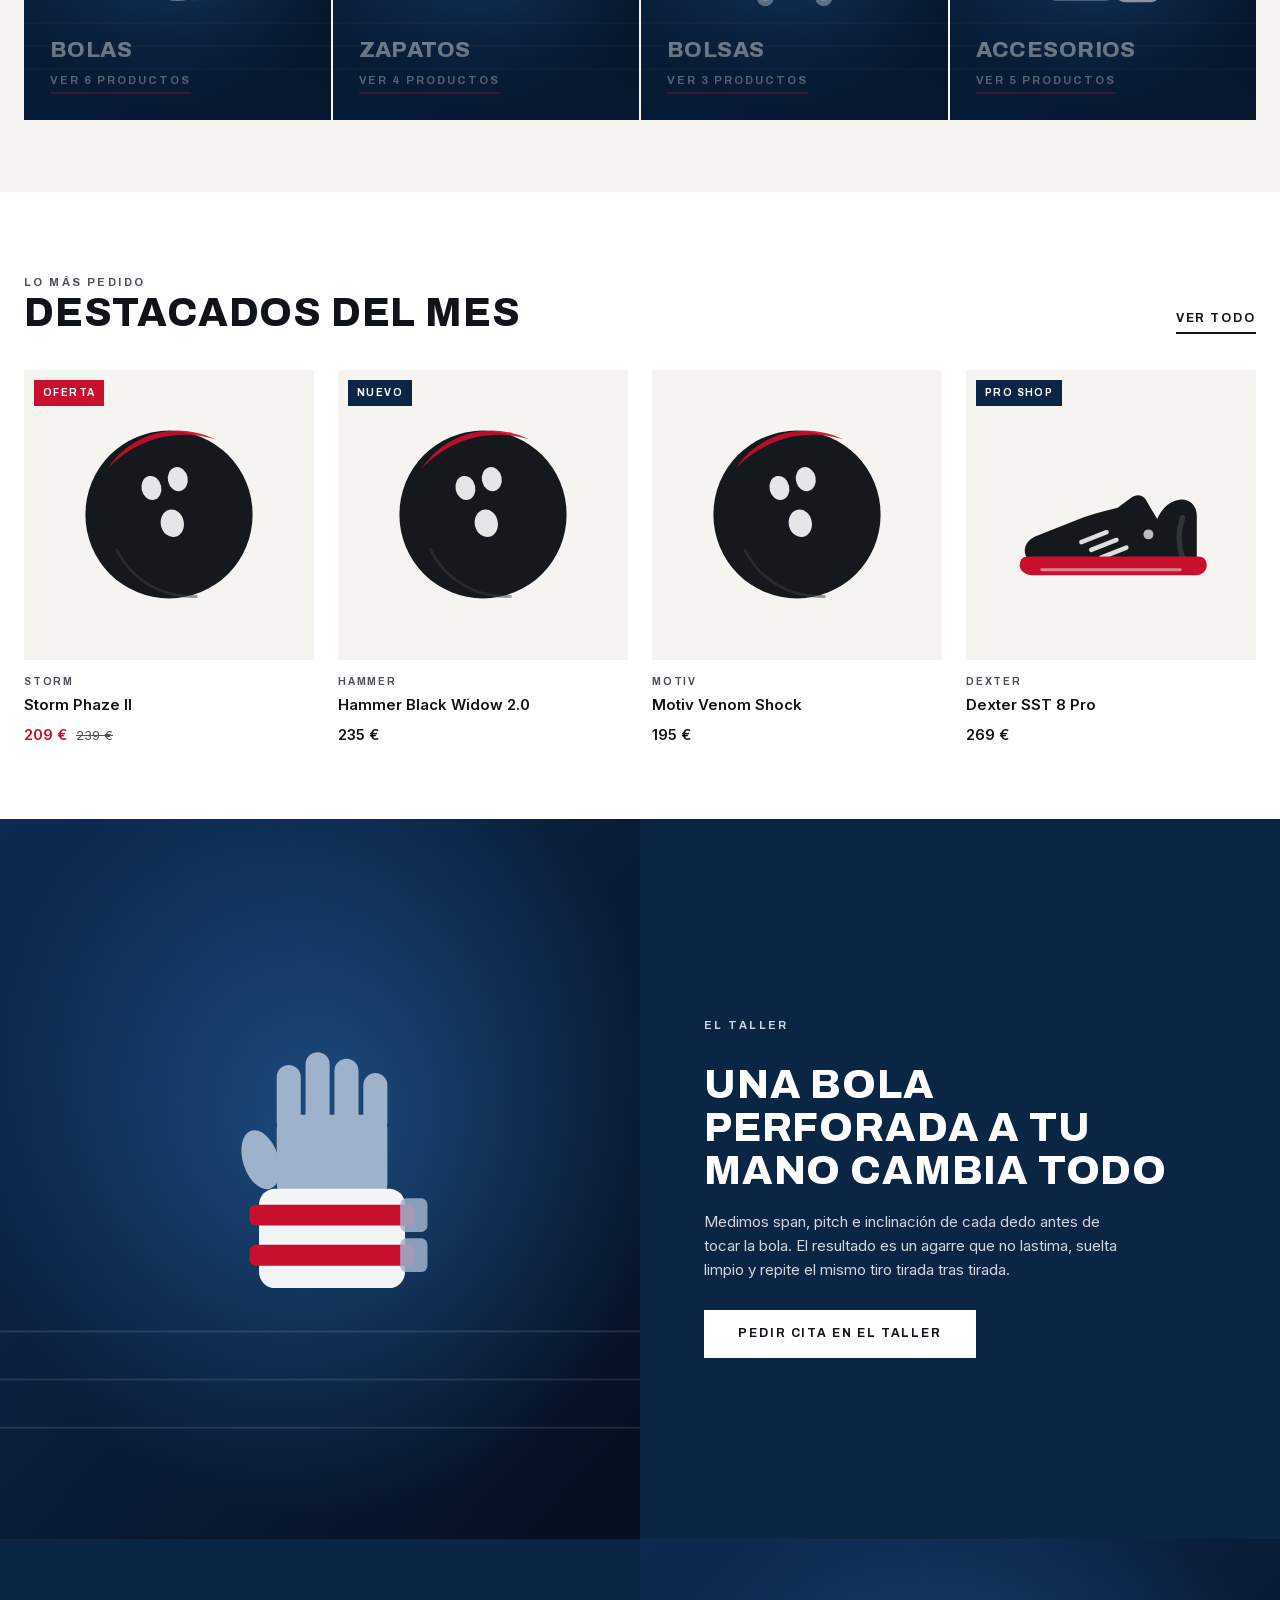
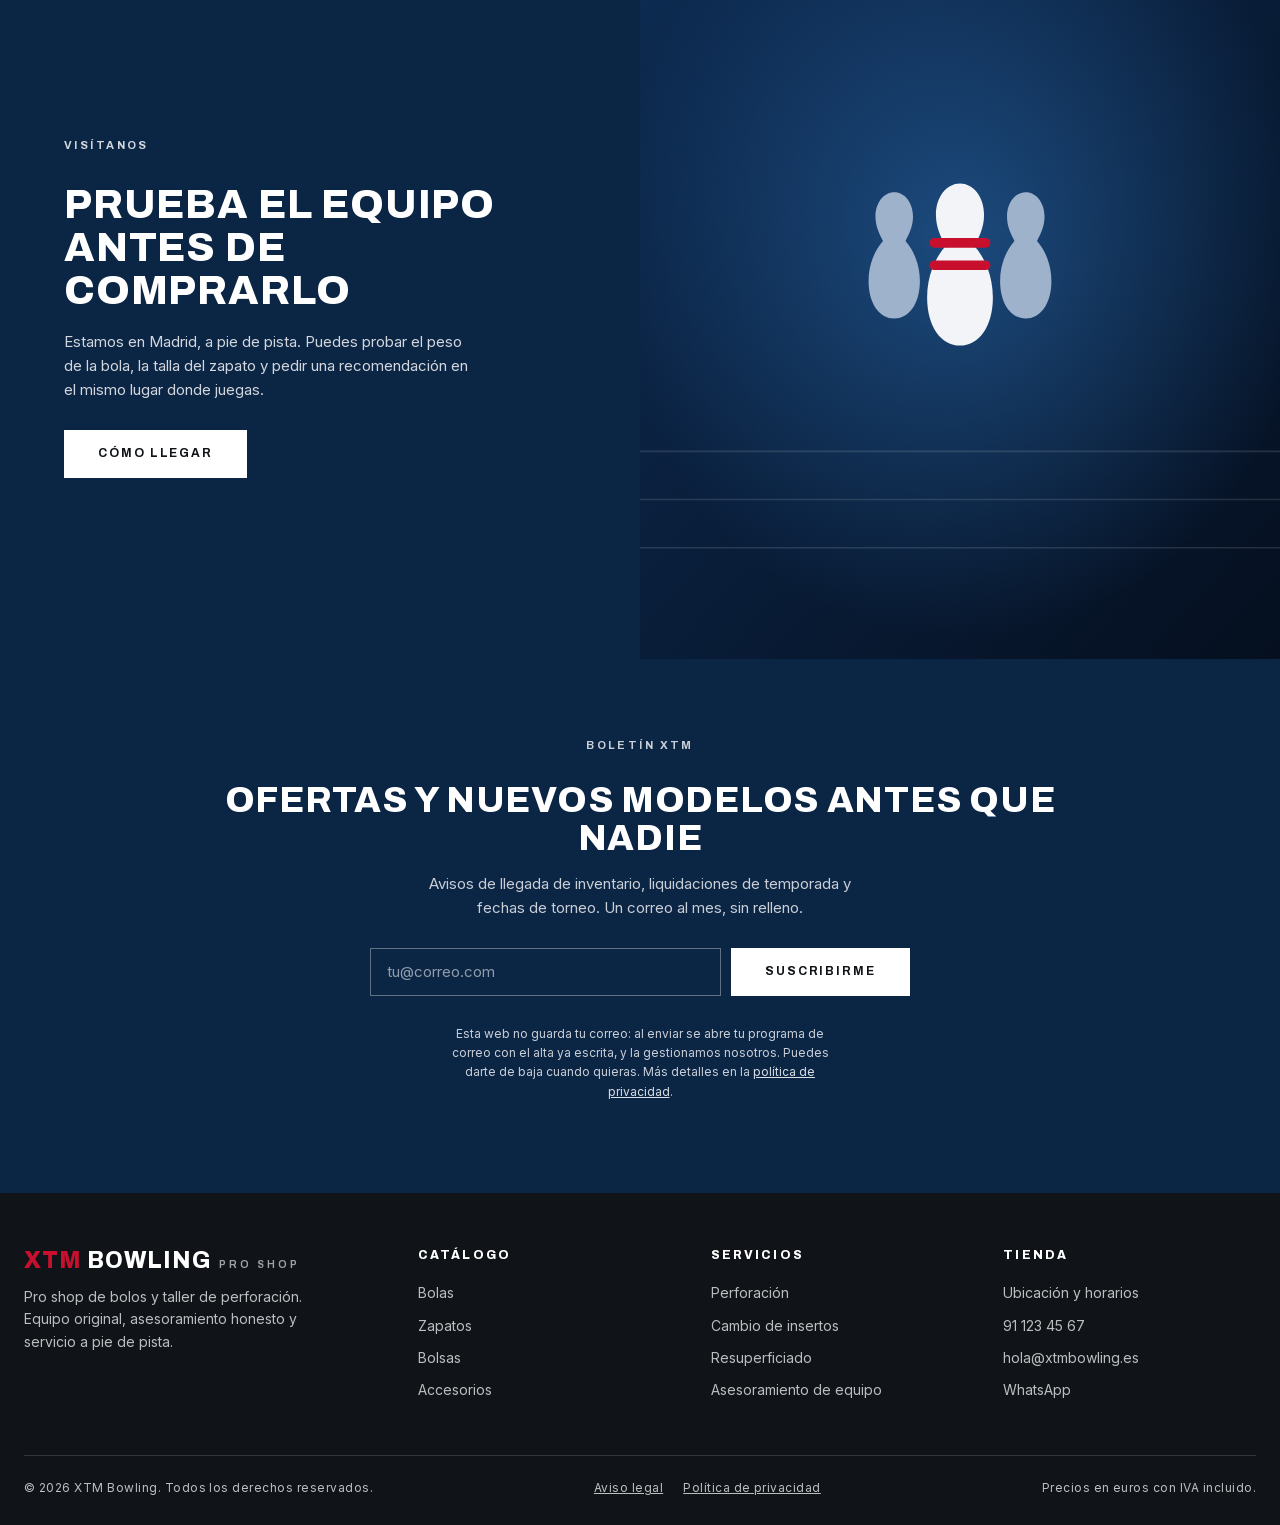
==== commit bdd75e35: "Refuerza seguridad y privacidad del sitio - Content-Security-Policy por <meta> en las cinco páginas:" ====
--- a/index.html
+++ b/index.html
@@ -10,9 +10,11 @@
 <meta property="og:description" content="Bolas, zapatos, bolsas y accesorios con perforación profesional en tienda. Madrid.">
 <meta property="og:type" content="website">
 <link rel="icon" href="assets/img/art-pins.svg" type="image/svg+xml">
-<link rel="preconnect" href="https://fonts.googleapis.com">
-<link rel="preconnect" href="https://fonts.gstatic.com" crossorigin>
-<link href="https://fonts.googleapis.com/css2?family=Archivo:wght@500;600;700;800&family=Inter:wght@400;500;600&display=swap" rel="stylesheet">
+<meta http-equiv="Content-Security-Policy" content="default-src 'self'; script-src 'self'; style-src 'self'; font-src 'self'; img-src 'self' data:; connect-src 'self'; frame-src https://www.openstreetmap.org; form-action 'self'; base-uri 'self'; object-src 'none'">
+<meta name="referrer" content="strict-origin-when-cross-origin">
+<link rel="preload" href="assets/fonts/archivo-latin.woff2" as="font" type="font/woff2" crossorigin>
+<link rel="preload" href="assets/fonts/inter-latin.woff2" as="font" type="font/woff2" crossorigin>
+<link rel="stylesheet" href="assets/css/fonts.css">
 <link rel="stylesheet" href="assets/css/styles.css">
 </head>
 <body>
@@ -194,6 +196,7 @@
         <button class="btn btn--light" type="submit">Suscribirme</button>
       </form>
       <p class="newsletter__note" id="newsletter-note" role="status"></p>
+      <p class="newsletter__legal">Esta web no guarda tu correo: al enviar se abre tu programa de correo con el alta ya escrita, y la gestionamos nosotros. Puedes darte de baja cuando quieras. Más detalles en la <a href="privacidad.html">política de privacidad</a>.</p>
     </div>
   </section>
 
@@ -239,6 +242,10 @@
     </div>
     <div class="footer-bottom">
       <span>© <span data-year>2026</span> XTM Bowling. Todos los derechos reservados.</span>
+      <nav class="footer-legal" aria-label="Información legal">
+        <a href="aviso-legal.html">Aviso legal</a>
+        <a href="privacidad.html">Política de privacidad</a>
+      </nav>
       <span>Precios en euros con IVA incluido.</span>
     </div>
   </div>
--- a/assets/css/fonts.css
+++ b/assets/css/fonts.css
@@ -0,0 +1,45 @@
+/* Tipografías autoalojadas (Archivo e Inter, variables, subconjuntos latinos).
+   Se sirven desde este dominio para no enviar la IP de cada visitante a Google.
+   Generadas desde Google Fonts; licencia SIL Open Font License 1.1. */
+
+@font-face {
+ 
+  font-family: 'Archivo';
+  font-style: normal;
+  font-weight: 500 800;
+  font-stretch: 100%;
+  font-display: swap;
+  src: url(../fonts/archivo-latin-ext.woff2) format('woff2');
+  unicode-range: U+0100-02BA, U+02BD-02C5, U+02C7-02CC, U+02CE-02D7, U+02DD-02FF, U+0304, U+0308, U+0329, U+1D00-1DBF, U+1E00-1E9F, U+1EF2-1EFF, U+2020, U+20A0-20AB, U+20AD-20C4, U+2113, U+2C60-2C7F, U+A720-A7FF;
+}
+
+@font-face {
+ 
+  font-family: 'Archivo';
+  font-style: normal;
+  font-weight: 500 800;
+  font-stretch: 100%;
+  font-display: swap;
+  src: url(../fonts/archivo-latin.woff2) format('woff2');
+  unicode-range: U+0000-00FF, U+0131, U+0152-0153, U+02BB-02BC, U+02C6, U+02DA, U+02DC, U+0304, U+0308, U+0329, U+2000-206F, U+20AC, U+2122, U+2191, U+2193, U+2212, U+2215, U+FEFF, U+FFFD;
+}
+
+@font-face {
+ 
+  font-family: 'Inter';
+  font-style: normal;
+  font-weight: 400 600;
+  font-display: swap;
+  src: url(../fonts/inter-latin-ext.woff2) format('woff2');
+  unicode-range: U+0100-02BA, U+02BD-02C5, U+02C7-02CC, U+02CE-02D7, U+02DD-02FF, U+0304, U+0308, U+0329, U+1D00-1DBF, U+1E00-1E9F, U+1EF2-1EFF, U+2020, U+20A0-20AB, U+20AD-20C4, U+2113, U+2C60-2C7F, U+A720-A7FF;
+}
+
+@font-face {
+ 
+  font-family: 'Inter';
+  font-style: normal;
+  font-weight: 400 600;
+  font-display: swap;
+  src: url(../fonts/inter-latin.woff2) format('woff2');
+  unicode-range: U+0000-00FF, U+0131, U+0152-0153, U+02BB-02BC, U+02C6, U+02DA, U+02DC, U+0304, U+0308, U+0329, U+2000-206F, U+20AC, U+2122, U+2191, U+2193, U+2212, U+2215, U+FEFF, U+FFFD;
+}
--- a/assets/css/styles.css
+++ b/assets/css/styles.css
@@ -644,6 +644,10 @@
   padding: 20px 0;
 }
 
+.filter-group--last {
+  border-bottom: 0;
+}
+
 .filter-group h3 {
   font-size: 12px;
   letter-spacing: 0.18em;
@@ -682,6 +686,7 @@
 
 .range-row input {
   flex: 1;
+  accent-color: var(--red);
 }
 
 .field {
@@ -1004,6 +1009,36 @@
   display: block;
 }
 
+/* Aviso previo al mapa: el iframe de OpenStreetMap solo se carga al pulsar. */
+.map-consent {
+  height: 100%;
+  display: flex;
+  flex-direction: column;
+  align-items: center;
+  justify-content: center;
+  gap: 12px;
+  padding: 32px 24px;
+  text-align: center;
+}
+
+.map-consent h3 {
+  font-size: 15px;
+  letter-spacing: 0.18em;
+}
+
+.map-consent p {
+  margin: 0;
+  max-width: 42ch;
+  color: var(--ink-soft);
+  font-size: 14px;
+}
+
+.nota {
+  margin: 16px 0 0;
+  font-size: 13px;
+  color: var(--ink-soft);
+}
+
 .info-block + .info-block {
   margin-top: 32px;
   padding-top: 32px;
@@ -1118,6 +1153,19 @@
   font-size: 13px;
 }
 
+.newsletter__legal {
+  margin: 14px auto 0;
+  max-width: 62ch;
+  font-size: 12px;
+  line-height: 1.6;
+  color: rgba(255, 255, 255, 0.62);
+}
+
+.newsletter__legal a {
+  color: rgba(255, 255, 255, 0.85);
+  text-decoration: underline;
+}
+
 .site-footer {
   background: var(--ink);
   color: rgba(255, 255, 255, 0.72);
@@ -1164,6 +1212,72 @@
 .footer-about p {
   margin: 0;
   max-width: 34ch;
+}
+
+.footer-legal {
+  display: flex;
+  flex-wrap: wrap;
+  gap: 8px 20px;
+}
+
+.footer-legal a {
+  text-decoration: underline;
+}
+
+/* Páginas de texto legal */
+.legal {
+  padding: 56px 0 80px;
+}
+
+.legal h2 {
+  font-size: 19px;
+  letter-spacing: 0.1em;
+  margin: 44px 0 14px;
+}
+
+.legal h2:first-of-type {
+  margin-top: 0;
+}
+
+.legal p,
+.legal li {
+  max-width: 72ch;
+  color: var(--ink-soft);
+}
+
+.legal ul {
+  padding-left: 20px;
+}
+
+.legal li {
+  padding: 4px 0;
+}
+
+.legal strong {
+  color: var(--ink);
+}
+
+.legal__intro {
+  border-left: 3px solid var(--red);
+  padding-left: 18px;
+  margin-bottom: 36px;
+}
+
+.legal__fecha {
+  margin-top: 48px;
+  padding-top: 20px;
+  border-top: 1px solid var(--line);
+  font-size: 13px;
+}
+
+/* Hueco que la tienda debe rellenar con sus datos reales */
+.dato-pendiente {
+  background: #fff3cd;
+  border-bottom: 2px solid #e0a800;
+  padding: 1px 5px;
+  font-weight: 600;
+  color: var(--ink);
+  white-space: nowrap;
 }
 
 .footer-bottom {
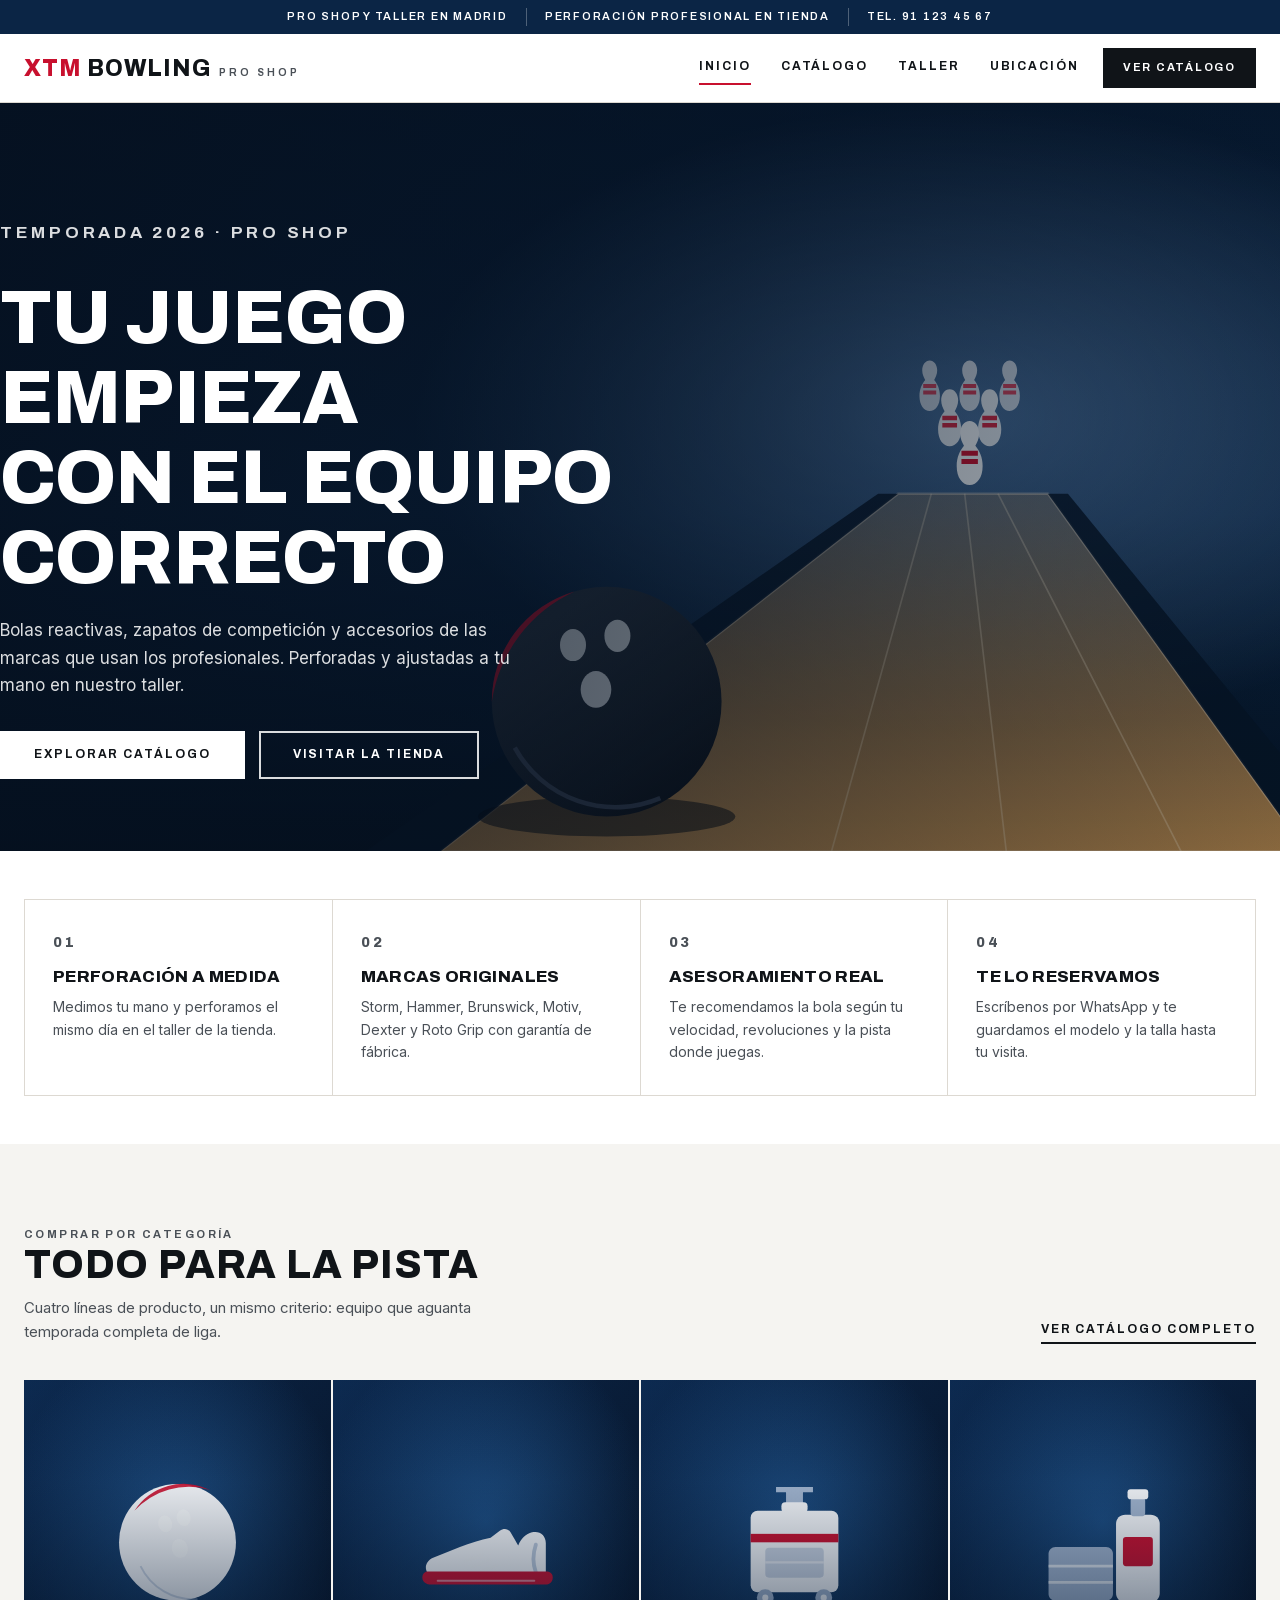
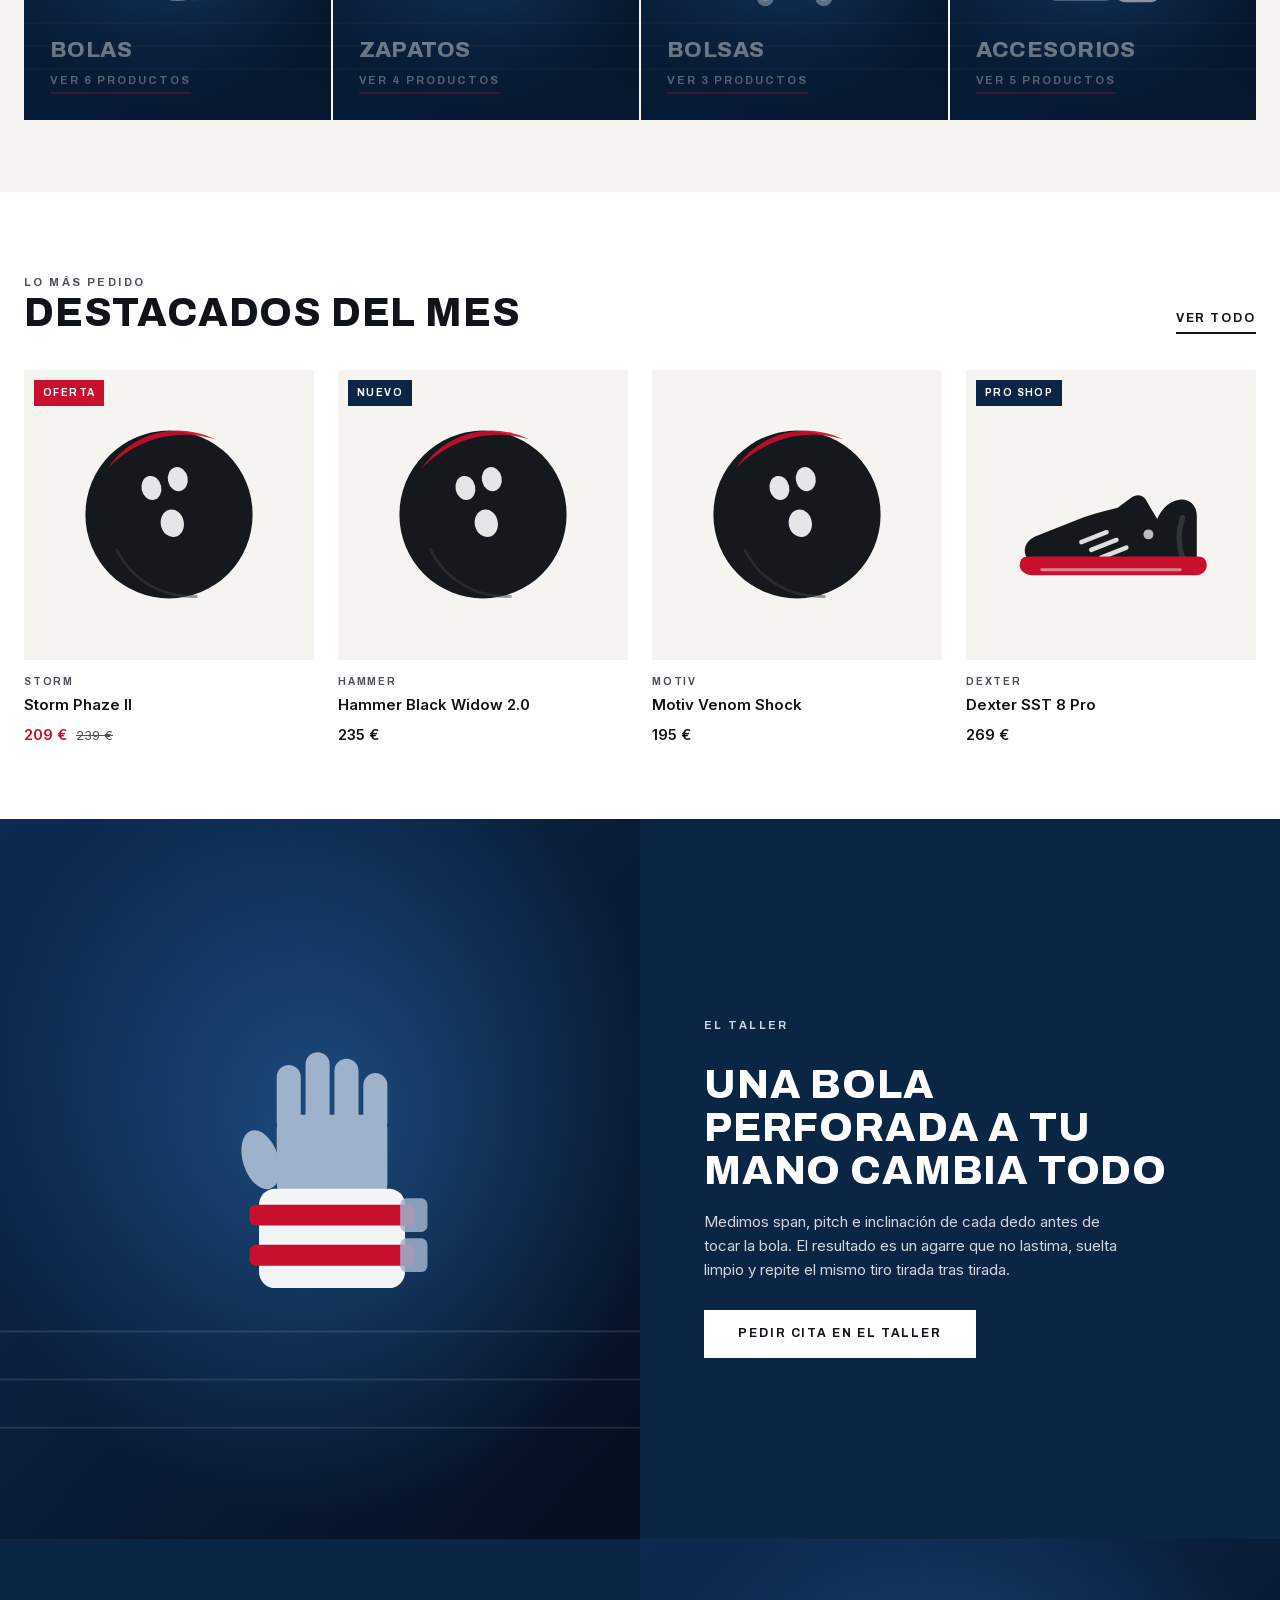
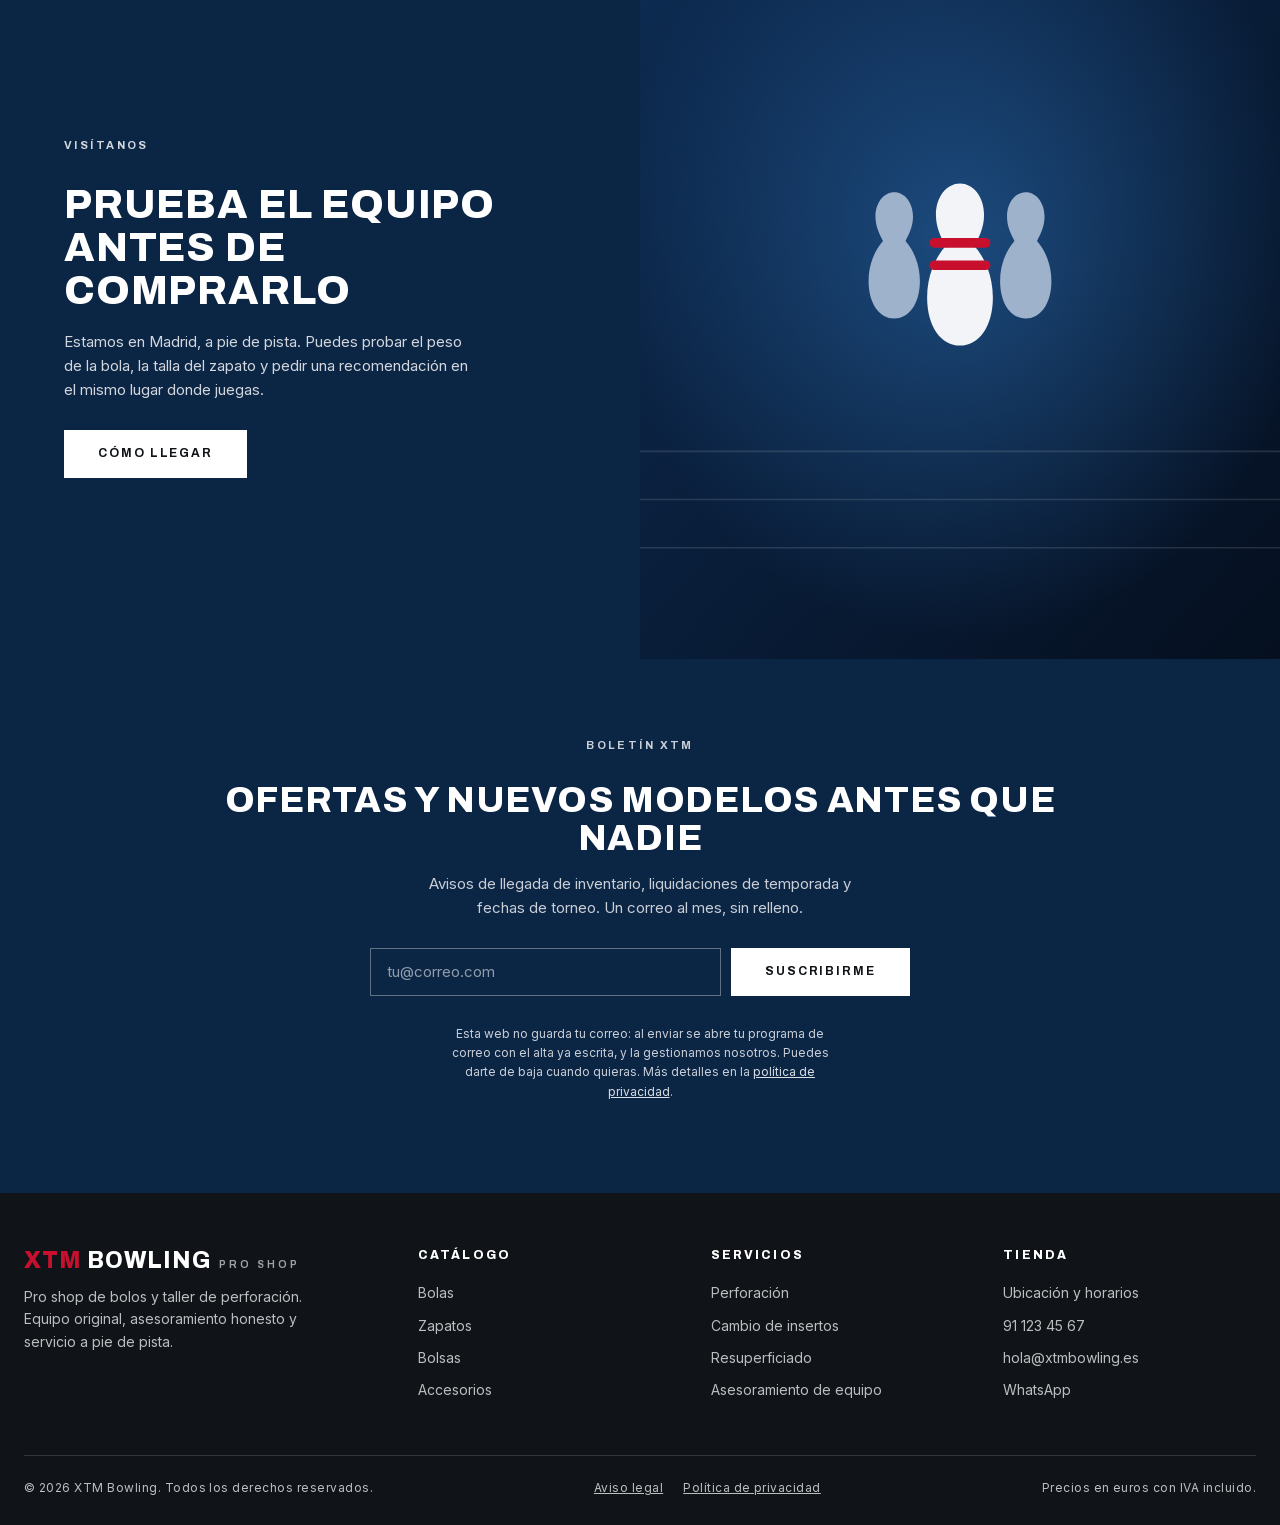
==== commit 512f026e: "Retira la promesa de envíos y añade 404, favicon y dimensiones de imagen - La tienda no envía: se el" ====
--- a/index.html
+++ b/index.html
@@ -9,7 +9,9 @@
 <meta property="og:title" content="XTM Bowling — Pro Shop de bolos">
 <meta property="og:description" content="Bolas, zapatos, bolsas y accesorios con perforación profesional en tienda. Madrid.">
 <meta property="og:type" content="website">
-<link rel="icon" href="assets/img/art-pins.svg" type="image/svg+xml">
+<link rel="icon" href="favicon.ico" sizes="any">
+<link rel="icon" href="assets/img/favicon-source.svg" type="image/svg+xml">
+<link rel="apple-touch-icon" href="assets/img/apple-touch-icon.png">
 <meta http-equiv="Content-Security-Policy" content="default-src 'self'; script-src 'self'; style-src 'self'; font-src 'self'; img-src 'self' data:; connect-src 'self'; frame-src https://www.openstreetmap.org; form-action 'self'; base-uri 'self'; object-src 'none'">
 <meta name="referrer" content="strict-origin-when-cross-origin">
 <link rel="preload" href="assets/fonts/archivo-latin.woff2" as="font" type="font/woff2" crossorigin>
@@ -22,7 +24,7 @@
 
 <div class="topbar">
   <div class="wrap">
-    <span>Envíos a toda España en 24/48 h</span>
+    <span>Pro shop y taller en Madrid</span>
     <span>Perforación profesional en tienda</span>
     <span>Tel. 91 123 45 67</span>
   </div>
@@ -54,7 +56,7 @@
   <!-- Hero -->
   <section class="hero">
     <div class="hero__media">
-      <img src="assets/img/hero-lane.svg" alt="" aria-hidden="true">
+      <img src="assets/img/hero-lane.svg" alt="" aria-hidden="true" width="1600" height="900">
       <div class="hero__scrim"></div>
     </div>
     <div class="wrap hero__inner">
@@ -91,8 +93,8 @@
         </article>
         <article class="service">
           <p class="service__num">04</p>
-          <h3>Envíos a toda España</h3>
-          <p>Península en 24/48 h laborables. Recogida en tienda sin coste.</p>
+          <h3>Te lo reservamos</h3>
+          <p>Escríbenos por WhatsApp y te guardamos el modelo y la talla hasta tu visita.</p>
         </article>
       </div>
     </div>
@@ -111,28 +113,28 @@
       </div>
       <div class="cat-grid">
         <a class="cat-card" href="catalogo.html?categoria=Bolas">
-          <img src="assets/img/cat-bolas.svg" alt="Bolas de bolos">
+          <img src="assets/img/cat-bolas.svg" alt="Bolas de bolos" width="800" height="900">
           <div class="cat-card__label">
             <h3>Bolas</h3>
             <span>Ver 6 productos</span>
           </div>
         </a>
         <a class="cat-card" href="catalogo.html?categoria=Zapatos">
-          <img src="assets/img/cat-zapatos.svg" alt="Zapatos de bolos">
+          <img src="assets/img/cat-zapatos.svg" alt="Zapatos de bolos" width="800" height="900">
           <div class="cat-card__label">
             <h3>Zapatos</h3>
             <span>Ver 4 productos</span>
           </div>
         </a>
         <a class="cat-card" href="catalogo.html?categoria=Bolsas">
-          <img src="assets/img/cat-bolsas.svg" alt="Bolsas y maletas de bolos">
+          <img src="assets/img/cat-bolsas.svg" alt="Bolsas y maletas de bolos" width="800" height="900">
           <div class="cat-card__label">
             <h3>Bolsas</h3>
             <span>Ver 3 productos</span>
           </div>
         </a>
         <a class="cat-card" href="catalogo.html?categoria=Accesorios">
-          <img src="assets/img/cat-accesorios.svg" alt="Accesorios de bolos">
+          <img src="assets/img/cat-accesorios.svg" alt="Accesorios de bolos" width="800" height="900">
           <div class="cat-card__label">
             <h3>Accesorios</h3>
             <span>Ver 5 productos</span>
@@ -161,7 +163,7 @@
   <!-- Editorial: taller -->
   <section class="editorial">
     <div class="editorial__media">
-      <img src="assets/img/editorial-taller.svg" alt="Taller de perforación de XTM Bowling">
+      <img src="assets/img/editorial-taller.svg" alt="Taller de perforación de XTM Bowling" width="800" height="900">
     </div>
     <div class="editorial__body">
       <p class="eyebrow eyebrow--light">El taller</p>
@@ -180,7 +182,7 @@
       <a class="btn btn--light" href="ubicacion.html">Cómo llegar</a>
     </div>
     <div class="editorial__media">
-      <img src="assets/img/editorial-pista.svg" alt="Bolos de madera">
+      <img src="assets/img/editorial-pista.svg" alt="Bolos de madera" width="800" height="900">
     </div>
   </section>
 
--- a/assets/css/styles.css
+++ b/assets/css/styles.css
@@ -470,6 +470,48 @@
   color: rgba(255, 255, 255, 0.82);
 }
 
+/* Página 404 */
+.error-page {
+  background: var(--navy);
+  color: #fff;
+  padding: 96px 0 104px;
+  text-align: center;
+}
+
+.error-page__code {
+  font-family: var(--display);
+  font-size: clamp(64px, 12vw, 132px);
+  font-weight: 800;
+  line-height: 1;
+  letter-spacing: 0.04em;
+  color: rgba(255, 255, 255, 0.14);
+  margin: 0 0 8px;
+}
+
+.error-page h1 {
+  font-size: clamp(28px, 4.4vw, 48px);
+}
+
+.error-page > .wrap > p {
+  color: rgba(255, 255, 255, 0.82);
+  max-width: 48ch;
+  margin: 18px auto 32px;
+}
+
+.error-page .hero__actions {
+  justify-content: center;
+}
+
+.error-page__help {
+  font-size: 14px;
+  margin-top: 36px !important;
+}
+
+.error-page__help a {
+  color: #fff;
+  text-decoration: underline;
+}
+
 /* 6. Secciones de inicio -------------------------------------------------- */
 
 .cat-grid {
@@ -913,6 +955,13 @@
   align-items: center;
   justify-content: center;
   padding: 32px;
+}
+
+/* La imagen declara 400x400 para reservar sitio; aquí se deja escalar. */
+.modal__media img {
+  width: 100%;
+  max-width: 300px;
+  height: auto;
 }
 
 .modal__body {
